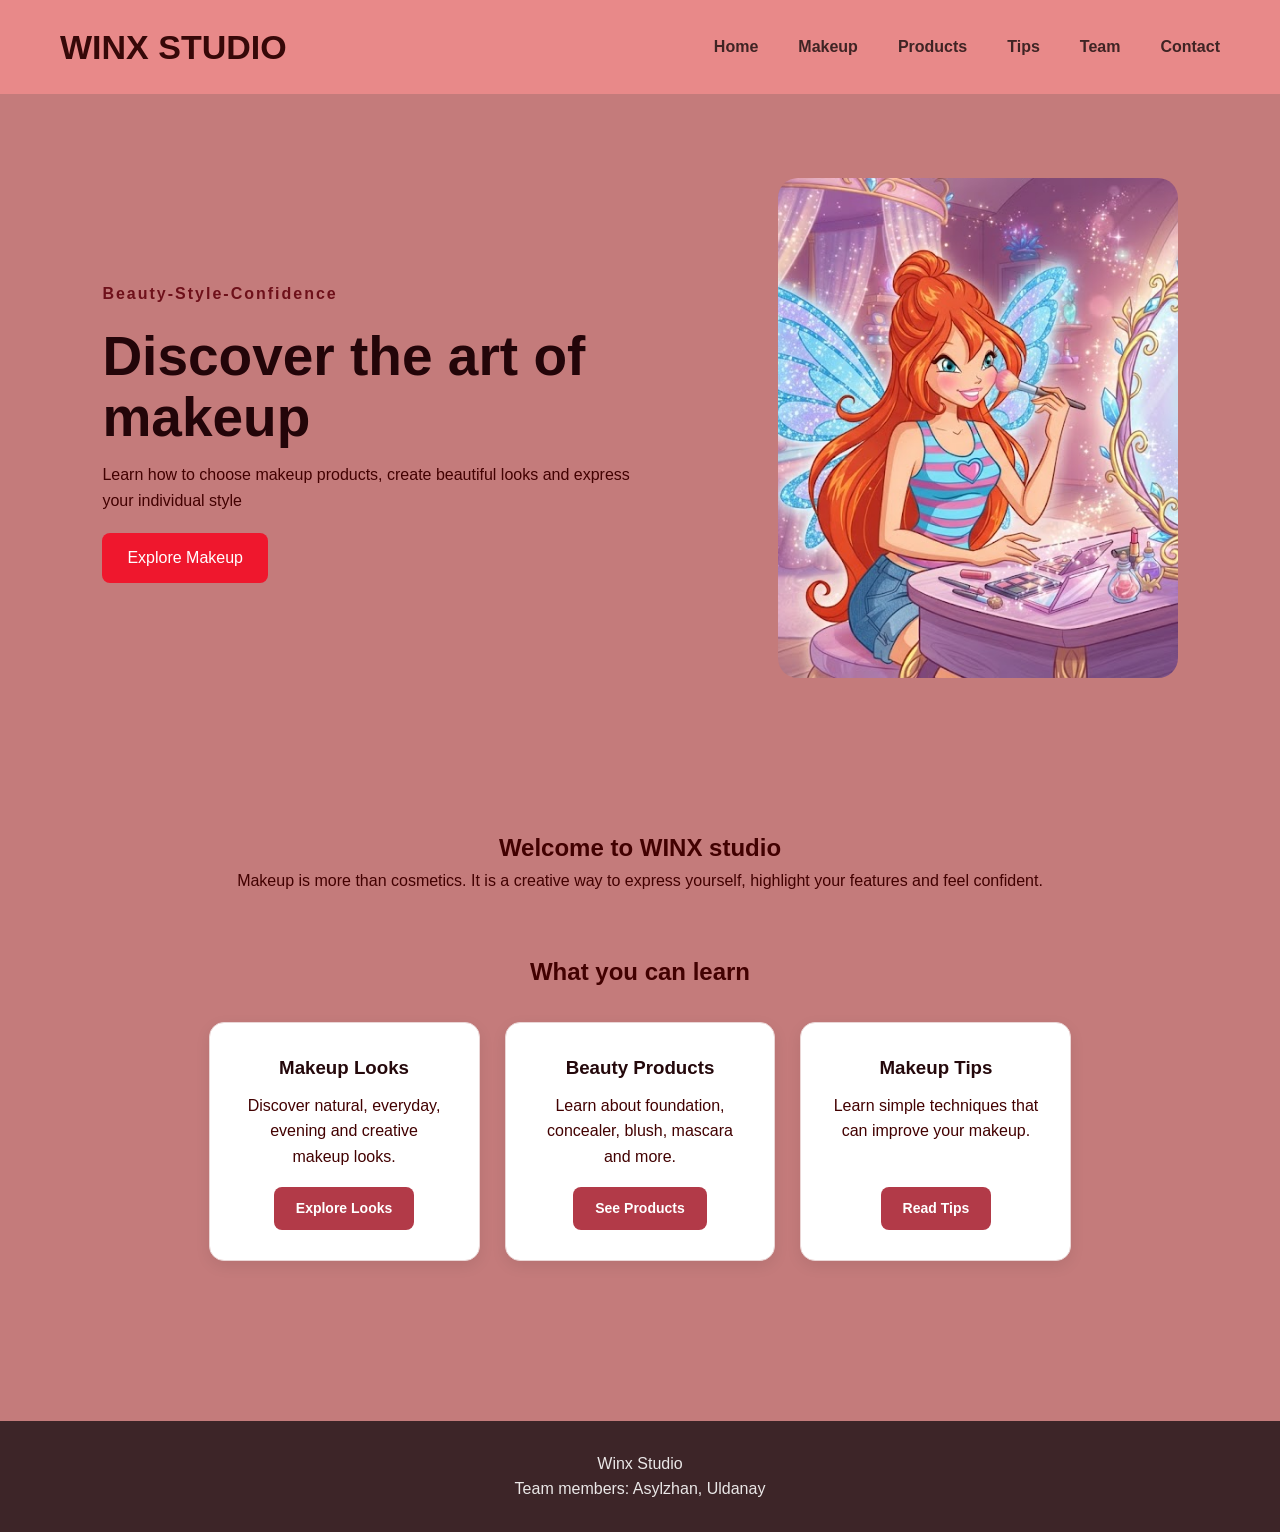
==== index.html @ b291ecc8 "Add files via upload" ====
<!DOCTYPE html>
<html lang="en">
    <head>
        <meta charset="UTF-8">
        <meta name="viewport" content="width=device-width,initial-scale=1.0">
        <title>Winx Studio</title>
        <link rel="stylesheet" href="css/style.css">
    </head>
    <body>
        <header>
            <nav class="navbar">
                <a href="index.html" class="logo">WINX STUDIO</a>
                <ul class="nav-menu">
                    <li><a href="index.html">Home</a></li>
                    <li><a href="makeup.html">Makeup</a></li>
                    <li><a href="products.html">Products</a></li>
                    <li><a href="tips.html">Tips</a></li>
                    <li><a href="team.html">Team</a></li>
                    <li><a href="contact.html">Contact</a></li>
                </ul>
            </nav>
        </header>

        <main>
            <section class="hero">
                <div class="hero-text">
                    <p class="small-title">Beauty-Style-Confidence</p>
                    <h1>Discover the art of makeup</h1>
                    <p>Learn how to choose makeup products, create beautiful looks and express your individual style</p>
                    <a href="makeup.html" class="button">Explore Makeup</a>
                </div>
                <div class="hero-image">
                    <img src="images/image.png" alt="Makeup">
                </div>
            </section>

            <section class="about-section">
                <h2>Welcome to WINX studio</h2>
                <p>
                    Makeup is more than cosmetics.
                    It is a creative way to express yourself,
                    highlight your features and feel confident.
                </p>

                <section class="cards-section">
                    <h2>What you can learn</h2>

                    <div class="cards">
                        <div class="card">
                            <h3>Makeup Looks</h3>
                            <p>
                                Discover natural, everyday,
                                evening and creative makeup looks.
                            </p>
                            <a href="makeup.html" class="btn-card">Explore Looks</a>
                        </div>

                        <div class="card">
                            <h3>Beauty Products</h3>
                            <p>
                                Learn about foundation,
                                concealer, blush, mascara and more.
                            </p>
                            <a href="products.html" class="btn-card">See Products</a>
                        </div>

                        <div class="card">
                            <h3>Makeup Tips</h3>
                            <p>
                                Learn simple techniques
                                that can improve your makeup.
                            </p>
                            <a href="tips.html" class="btn-card">Read Tips</a>
                        </div>
                    </div>
                </section>
            </section>
        </main>

        <footer>
            <p>Winx Studio</p>
            <p>Team members: Asylzhan, Uldanay</p>
        </footer>
    </body>
</html>
---- css/style.css ----
/* ==========================================
   1. GLOBAL STYLES
   ========================================== */
* {
    margin: 0;
    padding: 0;
    box-sizing: border-box;
}

body {
    font-family: Arial, Helvetica, sans-serif;
    background-color: rgb(196, 123, 123);
    color: rgb(66, 1, 1);
    line-height: 1.6;
}

.container {
    max-width: 1100px;
    margin: 0 auto;
    padding: 0 20px;
}

/* ==========================================
   2. NAVBAR & HEADER
   ========================================== */
.navbar {
    display: flex;
    justify-content: space-between;
    align-items: center;
    padding: 20px 60px;
    background-color: rgba(234, 139, 139, 0.949);
}

.logo {
    color: rgb(54, 8, 8);
    font-size: 34px;
    font-weight: bold;
    text-decoration: none;
}

.nav-menu {
    display: flex;
    gap: 40px;
    list-style: none;
}

.nav-menu a {
    color: rgb(63, 36, 36);
    text-decoration: none;
    font-weight: bold;
}

.nav-menu a:hover,
.nav-menu a.active {
    color: rgb(47, 11, 11);
    text-decoration: underline;
}

/* ==========================================
   3. HERO & HOME SECTION (index.html)
   ========================================== */
.hero {
    min-height: 75vh;
    display: flex;
    align-items: center;
    justify-content: space-between;
    gap: 50px;
    padding: 70px 8%;
}

.hero-text {
    max-width: 550px;
}

.small-title {
    color: #6e101a;
    font-weight: bold;
    letter-spacing: 2px;
}

.hero h1 {
    font-size: 55px;
    line-height: 1.1;
    margin: 15px 0;
    color: #230509;
}

.hero p {
    margin-bottom: 20px;
}

.hero-image img {
    width: 400px;
    height: 500px;
    object-fit: cover;
    border-radius: 20px;
}

.button {
    display: inline-block;
    padding: 12px 25px;
    background-color: #ef172d;
    color: white;
    text-decoration: none;
    border-radius: 8px;
}

.button:hover {
    background-color: #2b0409;
}

.about-section,
.cards-section {
    padding: 60px 8%;
    text-align: center;
}

.cards {
    display: flex;
    justify-content: center;
    gap: 25px;
    margin-top: 30px;
}

.card {
    background-color: white;
    width: 30%;
    padding: 30px;
    border: 1px solid #ead6d6;
    border-radius: 15px;
    box-shadow: 0 5px 15px rgba(0, 0, 0, 0.08);
}

.card {
    display: flex;
    flex-direction: column;
    align-items: center;
    transition: transform 0.25s ease, box-shadow 0.25s ease;
}

.card:hover {
    transform: translateY(-8px);
    box-shadow: 0 12px 25px rgba(0, 0, 0, 0.15);
}

.card h3 {
    color: #24080b;
    margin-bottom: 10px;
}

.card p {
    flex-grow: 1;
}

/* ==========================================
   4. MAKEUP PAGE STYLES (makeup.html)
   ========================================== */
.page-title {
    background-color: #641F2B;
    color: white;
    text-align: center;
    padding: 70px 20px;
    margin-bottom: 40px;
}

.page-title h1 {
    color: #F4D6D8;
    font-size: 48px;
    margin-bottom: 15px;
}

.page-title p {
    color: white;
    font-size: 18px;
}

.content {
    width: 85%;
    max-width: 1000px;
    margin: 0 auto 60px;
    padding: 40px;
    background-color: #FFF5F5;
    border: 2px solid #F4D6D8;
    border-radius: 20px;
}

.content h2 {
    color: #641F2B;
    font-size: 28px;
    margin-top: 25px;
    margin-bottom: 15px;
    border-bottom: 2px solid #B23A48;
    padding-bottom: 8px;
}

.content ol,
.content ul {
    padding-left: 30px;
    margin-bottom: 30px;
}

.content li {
    color: #641F2B;
    font-size: 17px;
    margin-bottom: 10px;
}

.content li::marker {
    color: #B23A48;
    font-weight: bold;
}

.content img {
    display: block;
    width: 70%;
    max-width: 600px;
    height: 400px;
    object-fit: cover;
    margin: 35px auto;
    border-radius: 20px;
    border: 5px solid #F4D6D8;
}

.highlight {
    background-color: #F4D6D8;
    border-left: 7px solid #B23A48;
    padding: 25px;
    margin-top: 40px;
    border-radius: 12px;
}

.highlight h3 {
    color: #641F2B;
    font-size: 24px;
    margin-bottom: 10px;
}

.highlight p {
    color: #641F2B;
}

/* ==========================================
   5. TEAM PAGE STYLES (team.html)
   ========================================== */
.team-grid {
    display: flex;
    gap: 25px;
    justify-content: center;
    flex-wrap: wrap;
    margin: 40px 0;
}

.team-card {
    background-color: #ffffff;
    padding: 30px 20px;
    border-radius: 16px;
    text-align: center;
    flex: 1;
    min-width: 250px;
    display: flex;
    flex-direction: column;
    align-items: center;
    box-shadow: 0 4px 15px rgba(0, 0, 0, 0.08);
    transition: transform 0.25s ease, box-shadow 0.25s ease;
}

.team-card:hover {
    transform: translateY(-8px);
    box-shadow: 0 12px 25px rgba(0, 0, 0, 0.15);
}

.team-card p {
    flex-grow: 1;
}

.btn-card {
    display: inline-block;
    margin-top: 18px;
    padding: 10px 22px;
    background-color: #B23A48;
    color: #ffffff;
    text-decoration: none;
    border-radius: 8px;
    font-size: 14px;
    font-weight: bold;
    transition: background-color 0.25s ease;
}

.btn-card:hover {
    background-color: #641F2B;
}

/* ---- Studio gallery (Task 4: CSS Grid) ---- */
.gallery-title {
    text-align: center;
    color: #641F2B;
    font-size: 26px;
    margin: 50px 0 20px;
}

.gallery-grid {
    display: grid;
    grid-template-columns: repeat(3, 1fr);
    gap: 18px;
    margin-bottom: 40px;
}

.gallery-item {
    position: relative;
    border-radius: 12px;
    overflow: hidden;
    aspect-ratio: 1 / 1;
}

.gallery-item img {
    width: 100%;
    height: 100%;
    object-fit: cover;
    display: block;
    transition: transform 0.35s ease;
}

.gallery-item:hover img {
    transform: scale(1.08);
}

.gallery-caption {
    position: absolute;
    inset: 0;
    background: linear-gradient(to top, rgba(48, 6, 10, 0.85), rgba(48, 6, 10, 0));
    color: #ffffff;
    display: flex;
    align-items: flex-end;
    padding: 16px;
    font-size: 15px;
    font-weight: bold;
    opacity: 0;
    transition: opacity 0.3s ease;
}

.gallery-item:hover .gallery-caption {
    opacity: 1;
}

@media (max-width: 700px) {
    .gallery-grid {
        grid-template-columns: repeat(2, 1fr);
    }
}

.profile-img {
    width: 130px;
    height: 130px;
    border-radius: 50%;
    object-fit: cover;
    border: 4px solid #B23A48;
    margin-bottom: 15px;
}

.team-card h3 {
    font-size: 20px;
    color: #24080b;
    margin-bottom: 5px;
}

.role {
    display: inline-block;
    color: #B23A48;
    font-size: 14px;
    font-weight: bold;
    margin-bottom: 12px;
}

.team-card p {
    font-size: 14px;
    color: #444444;
}

.highlight {
    background-color: #F4D6D8;
    border-left: 8px solid #B23A48;
    padding: 25px 30px;
    margin-top: 30px;
    border-radius: 16px;
}

.highlight h3 {
    color: #641F2B;
    font-size: 24px;
    font-weight: bold;
    margin-bottom: 10px;
}

.highlight p {
    color: #641F2B;
    font-size: 16px;
}

/* ==========================================
   6. CONTACT PAGE STYLES (contact.html)
   Task 3: CSS Grid page layout
   (page-title = header, contact-info = sidebar,
    contact-main = main content, contact-note = footer)
   ========================================== */
.contact-grid {
    display: grid;
    grid-template-columns: 320px 1fr;
    grid-template-areas:
        "title   title"
        "sidebar main"
        "note    note";
    gap: 30px;
    margin: 40px 0;
}

.contact-grid .page-title {
    grid-area: title;
    margin-bottom: 0;
}

.contact-info {
    grid-area: sidebar;
}

.contact-main {
    grid-area: main;
}

.contact-note {
    grid-area: note;
    background-color: #F4D6D8;
    border-radius: 16px;
    padding: 20px 30px;
    text-align: center;
    color: #641F2B;
    font-weight: bold;
}

.contact-info,
#contact-form {
    background-color: #ffffff;
    padding: 35px;
    border-radius: 16px;
    box-shadow: 0 4px 15px rgba(0, 0, 0, 0.08);
}

.contact-info h3, 
#contact-form h3 {
    color: #641F2B;
    font-size: 22px;
    margin-bottom: 20px;
    border-bottom: 2px solid #F4D6D8;
    padding-bottom: 8px;
}

.contact-info p {
    margin-bottom: 12px;
    font-size: 15px;
    color: #333333;
}

.form-group {
    margin-bottom: 18px;
    display: flex;
    flex-direction: column;
}

.form-group label {
    font-size: 14px;
    font-weight: bold;
    margin-bottom: 6px;
    color: #24080b;
}

.form-group input, 
.form-group select, 
.form-group textarea {
    padding: 12px;
    border: 1px solid #ead6d6;
    border-radius: 8px;
    background-color: #fafafa;
    font-family: inherit;
    font-size: 14px;
}

.form-group input:focus, 
.form-group select:focus, 
.form-group textarea:focus {
    outline: none;
    border-color: #B23A48;
    background-color: #ffffff;
}

.btn-primary {
    background-color: #ef172d;
    color: #ffffff;
    padding: 14px;
    border: none;
    border-radius: 8px;
    font-weight: bold;
    cursor: pointer;
    width: 100%;
    font-size: 15px;
    transition: background-color 0.3s;
}

.btn-primary:hover {
    background-color: #2b0409;
}

/* ==========================================
   6b. PRODUCTS PAGE — TABLE (products.html)
   ========================================== */
.products-table {
    width: 100%;
    border-collapse: collapse;
    margin: 30px 0 40px;
    background-color: white;
}

.products-table th {
    background-color: #641F2B;
    color: white;
    padding: 15px;
    text-align: left;
    font-size: 17px;
}

.products-table td {
    padding: 15px;
    border: 1px solid #F4D6D8;
    color: #641F2B;
    font-size: 16px;
}

.products-table tr:nth-child(even) {
    background-color: #FFF5F5;
}

.products-table tr:hover {
    background-color: #F4D6D8;
}

.products-table td:first-child {
    width: 60px;
    text-align: center;
    font-weight: bold;
}

.products-table td:nth-child(2) {
    width: 25%;
}

/* ==========================================
   7. FOOTER
   ========================================== */
footer {
    background-color: #3d2528;
    color: rgb(234, 231, 231);
    text-align: center;
    padding: 30px;
    margin-top: 40px;
}

@media (max-width: 768px) {
    .contact-grid {
        grid-template-columns: 1fr;
        grid-template-areas:
            "title"
            "sidebar"
            "main"
            "note";
    }
}
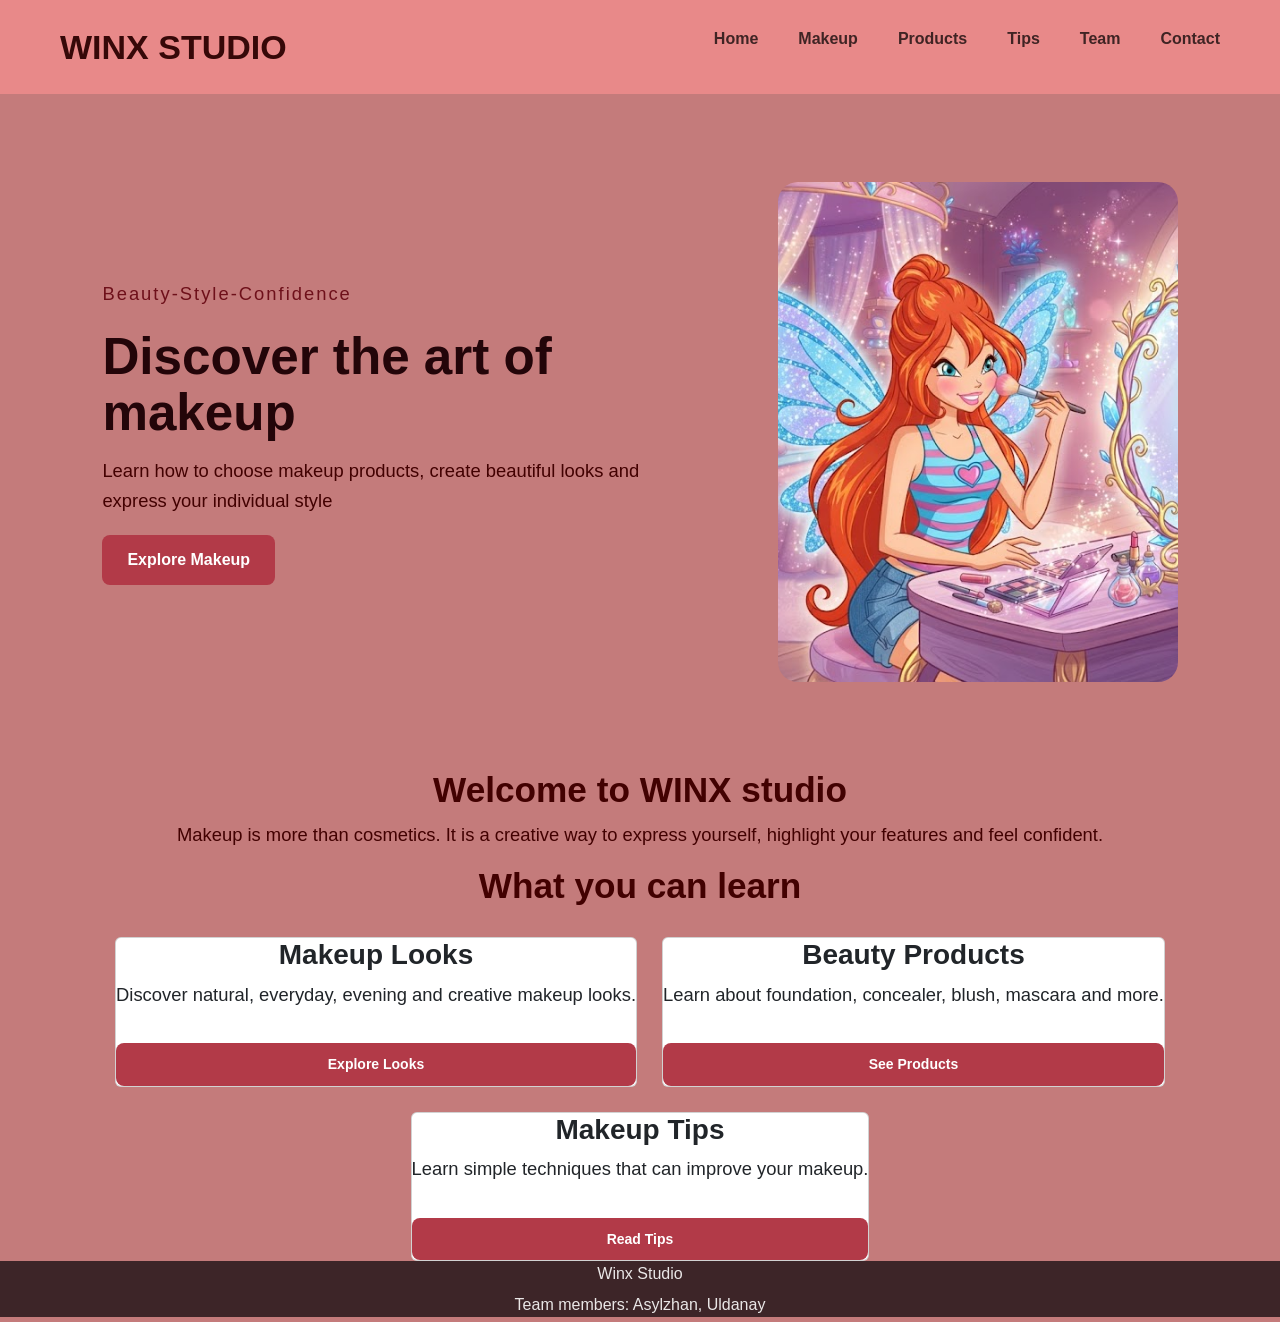
==== commit 090a12a7: "Update products page and carousel" ====
--- a/index.html
+++ b/index.html
@@ -4,7 +4,10 @@
         <meta charset="UTF-8">
         <meta name="viewport" content="width=device-width,initial-scale=1.0">
         <title>Winx Studio</title>
-        <link rel="stylesheet" href="css/style.css">
+        <link href="https://cdn.jsdelivr.net/npm/bootstrap@5.3.3/dist/css/bootstrap.min.css"
+    rel="stylesheet">
+
+<link rel="stylesheet" href="css/style.css">
     </head>
     <body>
         <header>
@@ -81,5 +84,7 @@
             <p>Winx Studio</p>
             <p>Team members: Asylzhan, Uldanay</p>
         </footer>
+        <script src="https://cdn.jsdelivr.net/npm/bootstrap@5.3.3/dist/js/bootstrap.bundle.min.js">
+</script>
     </body>
 </html>
--- a/css/style.css
+++ b/css/style.css
@@ -1,6 +1,4 @@
-/* ==========================================
-   1. GLOBAL STYLES
-   ========================================== */
+
 * {
     margin: 0;
     padding: 0;
@@ -8,7 +6,8 @@
 }
 
 body {
-    font-family: Arial, Helvetica, sans-serif;
+    font-family: Arial;
+    font-weight: 400;
     background-color: rgb(196, 123, 123);
     color: rgb(66, 1, 1);
     line-height: 1.6;
@@ -20,9 +19,14 @@
     padding: 0 20px;
 }
 
-/* ==========================================
-   2. NAVBAR & HEADER
-   ========================================== */
+.logo {
+    font-family: Arial;
+    color: rgb(54, 8, 8);
+    font-size: 34px;
+    font-weight: 700;
+    text-decoration: none;
+}
+
 .navbar {
     display: flex;
     justify-content: space-between;
@@ -31,23 +35,19 @@
     background-color: rgba(234, 139, 139, 0.949);
 }
 
-.logo {
-    color: rgb(54, 8, 8);
-    font-size: 34px;
-    font-weight: bold;
-    text-decoration: none;
-}
-
 .nav-menu {
     display: flex;
+    align-items: center;
     gap: 40px;
     list-style: none;
 }
 
 .nav-menu a {
+    font-family: Arial;
     color: rgb(63, 36, 36);
     text-decoration: none;
-    font-weight: bold;
+    font-weight: 600;
+    transition: 0.3s;
 }
 
 .nav-menu a:hover,
@@ -56,9 +56,6 @@
     text-decoration: underline;
 }
 
-/* ==========================================
-   3. HERO & HOME SECTION (index.html)
-   ========================================== */
 .hero {
     min-height: 75vh;
     display: flex;
@@ -74,19 +71,20 @@
 
 .small-title {
     color: #6e101a;
-    font-weight: bold;
+    font-weight: 700;
     letter-spacing: 2px;
 }
 
 .hero h1 {
-    font-size: 55px;
     line-height: 1.1;
     margin: 15px 0;
     color: #230509;
+    font-weight: 700;
 }
 
 .hero p {
     margin-bottom: 20px;
+    font-weight: 400;
 }
 
 .hero-image img {
@@ -96,89 +94,86 @@
     border-radius: 20px;
 }
 
+
+/* ===== Buttons ===== */
+
 .button {
     display: inline-block;
     padding: 12px 25px;
-    background-color: #ef172d;
+    background-color: #B23A48;
     color: white;
     text-decoration: none;
+    font-weight: 700;
     border-radius: 8px;
+    transition: 0.3s;
 }
 
 .button:hover {
-    background-color: #2b0409;
-}
-
+    background-color: #641F2B;
+    transform: translateY(-2px);
+}
 .about-section,
 .cards-section {
-    padding: 60px 8%;
     text-align: center;
 }
 
 .cards {
     display: flex;
     justify-content: center;
+    align-items: stretch;
     gap: 25px;
     margin-top: 30px;
-}
-
-.card {
+    flex-wrap: wrap;
+}
+
+.winx-card {
+    width: calc((100% - 50px) / 3);
+    display: flex;
+    flex-direction: column;
+    align-items: center;
     background-color: white;
-    width: 30%;
-    padding: 30px;
     border: 1px solid #ead6d6;
     border-radius: 15px;
     box-shadow: 0 5px 15px rgba(0, 0, 0, 0.08);
-}
-
-.card {
-    display: flex;
-    flex-direction: column;
-    align-items: center;
     transition: transform 0.25s ease, box-shadow 0.25s ease;
 }
 
-.card:hover {
+.winx-card:hover {
     transform: translateY(-8px);
     box-shadow: 0 12px 25px rgba(0, 0, 0, 0.15);
 }
 
-.card h3 {
+.winx-card h3 {
     color: #24080b;
     margin-bottom: 10px;
-}
-
-.card p {
+    font-weight: 700;
+}
+
+.winx-card p {
     flex-grow: 1;
-}
-
-/* ==========================================
-   4. MAKEUP PAGE STYLES (makeup.html)
-   ========================================== */
+    font-weight: 400;
+}
+
 .page-title {
     background-color: #641F2B;
     color: white;
     text-align: center;
-    padding: 70px 20px;
-    margin-bottom: 40px;
 }
 
 .page-title h1 {
     color: #F4D6D8;
-    font-size: 48px;
     margin-bottom: 15px;
+    font-weight: 700;
 }
 
 .page-title p {
     color: white;
-    font-size: 18px;
+    font-weight: 400;
 }
 
 .content {
     width: 85%;
     max-width: 1000px;
-    margin: 0 auto 60px;
-    padding: 40px;
     background-color: #FFF5F5;
     border: 2px solid #F4D6D8;
     border-radius: 20px;
@@ -186,11 +181,11 @@
 
 .content h2 {
     color: #641F2B;
-    font-size: 28px;
     margin-top: 25px;
     margin-bottom: 15px;
     border-bottom: 2px solid #B23A48;
     padding-bottom: 8px;
+    font-weight: 700;
 }
 
 .content ol,
@@ -201,13 +196,13 @@
 
 .content li {
     color: #641F2B;
-    font-size: 17px;
     margin-bottom: 10px;
+    font-weight: 400;
 }
 
 .content li::marker {
     color: #B23A48;
-    font-weight: bold;
+    font-weight: 700;
 }
 
 .content img {
@@ -221,27 +216,26 @@
     border: 5px solid #F4D6D8;
 }
 
+
 .highlight {
     background-color: #F4D6D8;
-    border-left: 7px solid #B23A48;
-    padding: 25px;
-    margin-top: 40px;
-    border-radius: 12px;
+    border-left: 8px solid #B23A48;
+    border-radius: 16px;
 }
 
 .highlight h3 {
     color: #641F2B;
     font-size: 24px;
+    font-weight: 700;
     margin-bottom: 10px;
 }
 
 .highlight p {
     color: #641F2B;
-}
-
-/* ==========================================
-   5. TEAM PAGE STYLES (team.html)
-   ========================================== */
+    font-weight: 400;
+}
+
+
 .team-grid {
     display: flex;
     gap: 25px;
@@ -269,8 +263,35 @@
     box-shadow: 0 12px 25px rgba(0, 0, 0, 0.15);
 }
 
+.profile-img {
+    width: 130px;
+    height: 130px;
+    border-radius: 50%;
+    object-fit: cover;
+    border: 4px solid #B23A48;
+    margin-bottom: 15px;
+}
+
+.team-card h3 {
+    font-size: 20px;
+    color: #24080b;
+    margin-bottom: 5px;
+    font-weight: 700;
+}
+
+.role {
+    display: inline-block;
+    color: #B23A48;
+    font-size: 14px;
+    font-weight: 700;
+    margin-bottom: 12px;
+}
+
 .team-card p {
     flex-grow: 1;
+    font-size: 14px;
+    color: #444444;
+    font-weight: 400;
 }
 
 .btn-card {
@@ -282,20 +303,21 @@
     text-decoration: none;
     border-radius: 8px;
     font-size: 14px;
-    font-weight: bold;
-    transition: background-color 0.25s ease;
+    font-weight: 700;
+    transition: background-color 0.25s ease, transform 0.25s ease;
 }
 
 .btn-card:hover {
     background-color: #641F2B;
-}
-
-/* ---- Studio gallery (Task 4: CSS Grid) ---- */
+    transform: translateY(-2px);
+}
+
+
 .gallery-title {
     text-align: center;
     color: #641F2B;
-    font-size: 26px;
     margin: 50px 0 20px;
+    font-weight: 700;
 }
 
 .gallery-grid {
@@ -307,12 +329,15 @@
 
 .gallery-item {
     position: relative;
+    overflow: hidden;
     border-radius: 12px;
-    overflow: hidden;
+}
+
+.gallery-grid .gallery-item {
     aspect-ratio: 1 / 1;
 }
 
-.gallery-item img {
+.gallery-grid .gallery-item img {
     width: 100%;
     height: 100%;
     object-fit: cover;
@@ -320,20 +345,24 @@
     transition: transform 0.35s ease;
 }
 
-.gallery-item:hover img {
+.gallery-grid .gallery-item:hover img {
     transform: scale(1.08);
 }
 
 .gallery-caption {
     position: absolute;
     inset: 0;
-    background: linear-gradient(to top, rgba(48, 6, 10, 0.85), rgba(48, 6, 10, 0));
-    color: #ffffff;
     display: flex;
     align-items: flex-end;
     padding: 16px;
+    background: linear-gradient(
+        to top,
+        rgba(48, 6, 10, 0.85),
+        rgba(48, 6, 10, 0)
+    );
+    color: #ffffff;
     font-size: 15px;
-    font-weight: bold;
+    font-weight: 700;
     opacity: 0;
     transition: opacity 0.3s ease;
 }
@@ -342,73 +371,13 @@
     opacity: 1;
 }
 
-@media (max-width: 700px) {
-    .gallery-grid {
-        grid-template-columns: repeat(2, 1fr);
-    }
-}
-
-.profile-img {
-    width: 130px;
-    height: 130px;
-    border-radius: 50%;
-    object-fit: cover;
-    border: 4px solid #B23A48;
-    margin-bottom: 15px;
-}
-
-.team-card h3 {
-    font-size: 20px;
-    color: #24080b;
-    margin-bottom: 5px;
-}
-
-.role {
-    display: inline-block;
-    color: #B23A48;
-    font-size: 14px;
-    font-weight: bold;
-    margin-bottom: 12px;
-}
-
-.team-card p {
-    font-size: 14px;
-    color: #444444;
-}
-
-.highlight {
-    background-color: #F4D6D8;
-    border-left: 8px solid #B23A48;
-    padding: 25px 30px;
-    margin-top: 30px;
-    border-radius: 16px;
-}
-
-.highlight h3 {
-    color: #641F2B;
-    font-size: 24px;
-    font-weight: bold;
-    margin-bottom: 10px;
-}
-
-.highlight p {
-    color: #641F2B;
-    font-size: 16px;
-}
-
-/* ==========================================
-   6. CONTACT PAGE STYLES (contact.html)
-   Task 3: CSS Grid page layout
-   (page-title = header, contact-info = sidebar,
-    contact-main = main content, contact-note = footer)
-   ========================================== */
 .contact-grid {
     display: grid;
     grid-template-columns: 320px 1fr;
     grid-template-areas:
-        "title   title"
+        "title title"
         "sidebar main"
-        "note    note";
+        "note note";
     gap: 30px;
     margin: 40px 0;
 }
@@ -433,7 +402,13 @@
     padding: 20px 30px;
     text-align: center;
     color: #641F2B;
-    font-weight: bold;
+    font-weight: 700;
+}
+
+.contact-wrapper {
+    display: flex;
+    gap: 30px;
+    margin: 40px 0;
 }
 
 .contact-info,
@@ -444,19 +419,24 @@
     box-shadow: 0 4px 15px rgba(0, 0, 0, 0.08);
 }
 
-.contact-info h3, 
+.contact-info h3,
 #contact-form h3 {
     color: #641F2B;
     font-size: 22px;
     margin-bottom: 20px;
     border-bottom: 2px solid #F4D6D8;
     padding-bottom: 8px;
+    font-weight: 700;
 }
 
 .contact-info p {
     margin-bottom: 12px;
-    font-size: 15px;
     color: #333333;
+    font-weight: 400;
+}
+
+#contact-form {
+    flex: 1.5;
 }
 
 .form-group {
@@ -467,24 +447,25 @@
 
 .form-group label {
     font-size: 14px;
-    font-weight: bold;
+    font-weight: 700;
     margin-bottom: 6px;
     color: #24080b;
 }
 
-.form-group input, 
-.form-group select, 
+.form-group input,
+.form-group select,
 .form-group textarea {
     padding: 12px;
     border: 1px solid #ead6d6;
     border-radius: 8px;
     background-color: #fafafa;
-    font-family: inherit;
+    font-family: Arial;
     font-size: 14px;
-}
-
-.form-group input:focus, 
-.form-group select:focus, 
+    font-weight: 400;
+}
+
+.form-group input:focus,
+.form-group select:focus,
 .form-group textarea:focus {
     outline: none;
     border-color: #B23A48;
@@ -492,12 +473,12 @@
 }
 
 .btn-primary {
-    background-color: #ef172d;
+    background-color: #B23A48;
     color: #ffffff;
     padding: 14px;
     border: none;
     border-radius: 8px;
-    font-weight: bold;
+    font-weight: 700;
     cursor: pointer;
     width: 100%;
     font-size: 15px;
@@ -505,12 +486,10 @@
 }
 
 .btn-primary:hover {
-    background-color: #2b0409;
-}
-
-/* ==========================================
-   6b. PRODUCTS PAGE — TABLE (products.html)
-   ========================================== */
+    background-color: #641F2B;
+}
+
+
 .products-table {
     width: 100%;
     border-collapse: collapse;
@@ -524,6 +503,7 @@
     padding: 15px;
     text-align: left;
     font-size: 17px;
+    font-weight: 700;
 }
 
 .products-table td {
@@ -531,6 +511,7 @@
     border: 1px solid #F4D6D8;
     color: #641F2B;
     font-size: 16px;
+    font-weight: 400;
 }
 
 .products-table tr:nth-child(even) {
@@ -544,25 +525,426 @@
 .products-table td:first-child {
     width: 60px;
     text-align: center;
-    font-weight: bold;
+    font-weight: 700;
 }
 
 .products-table td:nth-child(2) {
     width: 25%;
 }
 
-/* ==========================================
-   7. FOOTER
-   ========================================== */
+.assignment-page {
+    display: grid;
+    grid-template-columns: 220px 1fr;
+    grid-template-areas:
+        "header header"
+        "sidebar main"
+        "footer footer";
+    min-height: 100vh;
+}
+
+.site-header {
+    grid-area: header;
+}
+
+.sidebar {
+    grid-area: sidebar;
+    background-color: #F4D6D8;
+    color: #641F2B;
+}
+
+.sidebar h2 {
+    margin-bottom: 15px;
+    font-weight: 700;
+}
+
+.sidebar ul {
+    padding-left: 20px;
+}
+
+.sidebar li {
+    margin-bottom: 10px;
+    font-weight: 400;
+}
+
+.main-content {
+    grid-area: main;
+}
+
+.site-footer {
+    grid-area: footer;
+}
+
+.assignment-page .site-footer {
+    margin-top: 0;
+}
+
+
+.products-section {
+    text-align: center;
+}
+
+.products-section h2 {
+    color: #641F2B;
+    margin-bottom: 30px;
+    font-weight: 700;
+}
+
+.product-cards {
+    display: flex;
+    gap: 25px;
+    align-items: stretch;
+}
+
+.product-card {
+    flex: 1;
+    display: flex;
+    flex-direction: column;
+    background-color: #FFF5F5;
+    border: 2px solid #F4D6D8;
+    border-radius: 15px;
+    transition: 0.3s;
+}
+
+.product-card:hover {
+    transform: translateY(-8px);
+    box-shadow: 0 10px 20px rgba(0, 0, 0, 0.2);
+}
+
+.product-card img {
+    width: 100%;
+    height: 220px;
+    object-fit: cover;
+    border-radius: 12px;
+}
+
+.product-card h3 {
+    color: #641F2B;
+    margin-top: 20px;
+    margin-bottom: 10px;
+    font-weight: 700;
+}
+
+.product-card p {
+    flex-grow: 1;
+    margin-bottom: 20px;
+    font-weight: 400;
+}
+
+.card-button {
+    display: inline-block;
+    background-color: #B23A48;
+    color: white;
+    text-decoration: none;
+    padding: 10px 20px;
+    border-radius: 8px;
+    font-weight: 700;
+    transition: 0.3s;
+}
+
+.card-button:hover {
+    background-color: #641F2B;
+}
+
+
+.gallery-section h2 {
+    color: #641F2B;
+    text-align: center;
+    margin-bottom: 30px;
+    font-weight: 700;
+}
+
+.gallery {
+    display: grid;
+    grid-template-columns: repeat(3, 1fr);
+    gap: 20px;
+}
+
+.gallery .gallery-item {
+    border-radius: 15px;
+}
+
+.gallery .gallery-item img {
+    width: 100%;
+    height: 250px;
+    object-fit: cover;
+    display: block;
+    transition: 0.3s;
+}
+
+.caption {
+    position: absolute;
+    bottom: 0;
+    left: 0;
+    width: 100%;
+    padding: 15px;
+    background-color: rgba(100, 31, 43, 0.85);
+    color: white;
+    text-align: center;
+    opacity: 0;
+    transition: 0.3s;
+    font-weight: 700;
+}
+
+.gallery-item:hover .caption {
+    opacity: 1;
+}
+
+.gallery .gallery-item:hover img {
+    transform: scale(1.05);
+}
+
+
+.home-page {
+    background-color: #fff7f7;
+}
+
+.home-hero {
+    width: 88%;
+    max-width: 1200px;
+    margin: 45px auto 70px;
+    display: flex;
+    align-items: center;
+    justify-content: space-between;
+    gap: 55px;
+    padding: 50px;
+    background-color: #FFF5F5;
+    border: 2px solid #F4D6D8;
+    border-radius: 24px;
+    box-shadow: 0 8px 25px rgba(100, 31, 43, 0.08);
+}
+
+.home-hero-text,
+.home-hero-image {
+    flex: 1;
+}
+
+.home-hero-text h1 {
+    font-size: 52px;
+    line-height: 1.1;
+    color: #641F2B;
+    margin: 12px 0 20px;
+    font-weight: 700;
+}
+
+.home-hero-description {
+    max-width: 540px;
+    font-size: 18px;
+    line-height: 1.7;
+    color: #5d3439;
+    margin-bottom: 28px;
+    font-weight: 400;
+}
+
+.home-actions {
+    display: flex;
+    gap: 15px;
+    flex-wrap: wrap;
+}
+
+.home-primary-button,
+.home-secondary-button {
+    display: inline-block;
+    padding: 13px 25px;
+    text-decoration: none;
+    font-weight: 700;
+    border: 2px solid #B23A48;
+    border-radius: 10px;
+    transition: 0.3s;
+}
+
+.home-primary-button {
+    background-color: #B23A48;
+    color: white;
+    box-shadow: 0 5px 12px rgba(100, 31, 43, 0.18);
+}
+
+.home-primary-button:hover {
+    background-color: #641F2B;
+    border-color: #641F2B;
+    transform: translateY(-3px);
+    box-shadow: 0 8px 16px rgba(100, 31, 43, 0.25);
+}
+
+.home-secondary-button {
+    background-color: transparent;
+    color: #641F2B;
+}
+
+.home-secondary-button:hover {
+    background-color: #F4D6D8;
+    transform: translateY(-3px);
+}
+
+.home-hero-image img {
+    width: 100%;
+    height: 430px;
+    object-fit: cover;
+    display: block;
+    border-radius: 20px;
+}
+
+.home-about {
+    width: 75%;
+    max-width: 850px;
+    margin: 0 auto 70px;
+    text-align: center;
+}
+
+.home-about h2 {
+    color: #641F2B;
+    font-size: 34px;
+    margin: 10px 0 18px;
+    font-weight: 700;
+}
+
+.home-about p {
+    line-height: 1.7;
+    font-weight: 400;
+}
+
+.home-cards-section {
+    width: 88%;
+    max-width: 1200px;
+    margin: 0 auto 70px;
+    text-align: center;
+}
+
+.home-cards-section h2 {
+    color: #641F2B;
+    font-size: 34px;
+    margin-bottom: 10px;
+    font-weight: 700;
+}
+
+.home-section-description {
+    margin-bottom: 30px;
+    font-weight: 400;
+}
+
+.home-cards {
+    display: flex;
+    gap: 25px;
+    align-items: stretch;
+}
+
+.home-card {
+    flex: 1;
+    display: flex;
+    flex-direction: column;
+    padding: 30px;
+    background-color: #FFF5F5;
+    border: 2px solid #F4D6D8;
+    border-radius: 18px;
+    box-shadow: 0 5px 15px rgba(100, 31, 43, 0.07);
+    transition: 0.3s;
+}
+
+.home-card:hover {
+    transform: translateY(-6px);
+    box-shadow: 0 10px 22px rgba(100, 31, 43, 0.14);
+}
+
+.home-card h3 {
+    color: #641F2B;
+    font-size: 23px;
+    margin-bottom: 12px;
+    font-weight: 700;
+}
+
+.home-card p {
+    flex-grow: 1;
+    line-height: 1.6;
+    margin-bottom: 22px;
+    font-weight: 400;
+}
+
+.home-card-link {
+    display: inline-block;
+    padding: 10px 18px;
+    background-color: #B23A48;
+    color: white;
+    text-decoration: none;
+    font-weight: 700;
+    border-radius: 9px;
+    transition: 0.3s;
+}
+
+.home-card-link:hover {
+    background-color: #641F2B;
+}
+
 footer {
     background-color: #3d2528;
     color: rgb(234, 231, 231);
     text-align: center;
-    padding: 30px;
-    margin-top: 40px;
+}
+
+footer p {
+    font-weight: 400;
+}
+
+@media (max-width: 900px) {
+
+    .assignment-page {
+        grid-template-columns: 1fr;
+        grid-template-areas:
+            "header"
+            "sidebar"
+            "main"
+            "footer";
+    }
+
+    .navbar {
+        flex-direction: column;
+        gap: 20px;
+    }
+
+    .nav-menu {
+        flex-wrap: wrap;
+        justify-content: center;
+        gap: 20px;
+    }
+
+    .product-cards,
+    .home-cards {
+        flex-direction: column;
+        align-items: center;
+    }
+
+    .winx-card {
+        width: 100%;
+        max-width: 600px;
+    }
+
+    .gallery {
+        grid-template-columns: repeat(2, 1fr);
+    }
+
+    .home-hero {
+        flex-direction: column;
+        padding: 35px;
+    }
+
+    .home-hero-text {
+        text-align: center;
+    }
+
+    .home-hero-description {
+        margin-left: auto;
+        margin-right: auto;
+    }
+
+    .home-actions {
+        justify-content: center;
+    }
+
+    .home-hero-image {
+        width: 100%;
+    }
 }
 
 @media (max-width: 768px) {
+
     .contact-grid {
         grid-template-columns: 1fr;
         grid-template-areas:
@@ -571,4 +953,518 @@
             "main"
             "note";
     }
+
+    .contact-wrapper {
+        flex-direction: column;
+    }
+}
+
+@media (max-width: 700px) {
+
+    .gallery-grid {
+        grid-template-columns: repeat(2, 1fr);
+    }
+}
+
+@media (max-width: 600px) {
+
+    .navbar {
+        padding: 20px;
+    }
+
+    .nav-menu {
+        gap: 15px;
+    }
+
+    .page-title {
+        padding: 45px 20px;
+    }
+
+    .page-title h1 {
+        font-size: 38px;
+    }
+
+    .content {
+        width: 92%;
+        padding: 25px;
+    }
+
+    .content img {
+        width: 100%;
+        height: 300px;
+    }
+
+    .products-section,
+    .gallery-section {
+        padding: 25px;
+    }
+
+    .gallery,
+    .gallery-grid {
+        grid-template-columns: 1fr;
+    }
+
+    .hero {
+        flex-direction: column;
+        padding: 45px 8%;
+    }
+
+    .hero h1 {
+        font-size: 42px;
+    }
+
+    .hero-image img {
+        width: 100%;
+        max-width: 400px;
+        height: 420px;
+    }
+
+    .home-hero {
+        width: 92%;
+        padding: 25px;
+    }
+
+    .home-hero-text h1 {
+        font-size: 38px;
+    }
+
+    .home-hero-image img {
+        height: 300px;
+    }
+
+    .home-about,
+    .home-cards-section {
+        width: 90%;
+    }
+
+    .home-actions {
+        flex-direction: column;
+    }
+
+    .home-primary-button,
+    .home-secondary-button {
+        width: 100%;
+        text-align: center;
+    }
+}
+
+.winx-navbar {
+    background-color: rgba(234, 139, 139, 0.949);
+}
+
+.winx-navbar .logo {
+    color: rgb(54, 8, 8);
+    font-size: 34px;
+    font-weight: 700;
+    text-decoration: none;
+}
+
+.winx-navbar .nav-link {
+    color: rgb(63, 36, 36);
+    font-weight: 600;
+}
+
+.winx-navbar .nav-link:hover,
+.winx-navbar .nav-link.active {
+    color: rgb(47, 11, 11);
+    text-decoration: underline;
+}
+
+
+.btn-danger {
+    --bs-btn-bg: #B23A48;
+    --bs-btn-border-color: #B23A48;
+    --bs-btn-hover-bg: #641F2B;
+    --bs-btn-hover-border-color: #641F2B;
+    --bs-btn-active-bg: #641F2B;
+    --bs-btn-active-border-color: #641F2B;
+    --bs-btn-disabled-bg: #B23A48;
+    --bs-btn-disabled-border-color: #B23A48;
+    --bs-btn-focus-shadow-rgb: 178, 58, 72;
+}
+
+.btn-outline-danger {
+    --bs-btn-color: #641F2B;
+    --bs-btn-border-color: #B23A48;
+    --bs-btn-hover-bg: #B23A48;
+    --bs-btn-hover-border-color: #B23A48;
+    --bs-btn-active-bg: #641F2B;
+    --bs-btn-active-border-color: #641F2B;
+    --bs-btn-focus-shadow-rgb: 178, 58, 72;
+}
+
+
+.carousel-item img {
+    height: 420px;
+    object-fit: cover;
+}
+
+.carousel-caption {
+    background: rgba(48, 6, 10, 0.8);
+    border-radius: 8px;
+}
+
+.carousel-caption p {
+    font-size: 1rem;
+    font-weight: 400;
+}
+
+@media (max-width: 600px) {
+
+    .carousel-item img {
+        height: 260px;
+    }
+}
+
+
+h1 {
+    font-family: Arial;
+    font-weight: 700;
+    font-size: 1.9rem;
+}
+
+h2 {
+    font-family: Arial;
+    font-weight: 700;
+    font-size: 1.4rem;
+}
+
+h3,
+h4,
+h5,
+h6 {
+    font-family: Arial;
+    font-weight: 700;
+}
+
+main p,
+main li,
+.sidebar li {
+    font-family: Arial;
+    font-size: 1rem;
+    font-weight: 400;
+}
+
+@media (min-width: 600px) {
+
+    h1 {
+        font-size: 2.5rem;
+    }
+
+    h2 {
+        font-size: 1.8rem;
+    }
+
+    main p,
+    main li,
+    .sidebar li {
+        font-size: 1.05rem;
+    }
+}
+
+@media (min-width: 992px) {
+
+    h1 {
+        font-size: 3.2rem;
+    }
+
+    h2 {
+        font-size: 2.2rem;
+    }
+
+    main p,
+    main li,
+    .sidebar li {
+        font-size: 1.15rem;
+    }
+}
+
+
+.cards {
+    flex-wrap: wrap;
+}
+
+.winx-card {
+    width: calc((100% - 50px) / 3);
+}
+
+@media (max-width: 991px) {
+
+    .cards {
+        flex-direction: row;
+        align-items: stretch;
+    }
+
+    .winx-card {
+        width: calc((100% - 25px) / 2);
+        max-width: none;
+    }
+}
+
+@media (max-width: 599px) {
+
+    .cards {
+        flex-direction: column;
+        align-items: stretch;
+    }
+
+    .winx-card {
+        width: 100%;
+    }
+}
+@media (max-width: 900px) {
+    .winx-navbar.navbar {
+        flex-direction: row;
+        gap: 0;
+        flex-wrap: wrap;
+    }
+}
+
+
+.page-section {
+    width: 92%;
+    max-width: 1180px;
+    margin: 0 auto;
+}
+
+.section-heading {
+    color: #641F2B;
+    text-align: center;
+    margin-bottom: 30px;
+}
+
+
+.makeup-card {
+    height: 100%;
+    background-color: #ffffff;
+
+    border: 1px solid #ead6d6;
+    border-radius: 16px;
+
+    overflow: hidden;
+
+    box-shadow:
+        0 5px 15px
+        rgba(0, 0, 0, 0.08);
+
+    transition:
+        transform 0.25s ease,
+        box-shadow 0.25s ease;
+}
+
+.makeup-card:hover {
+    transform: translateY(-7px);
+
+    box-shadow:
+        0 12px 25px
+        rgba(0, 0, 0, 0.15);
+}
+
+.makeup-card-img {
+    width: 100%;
+    height: 260px;
+
+    object-fit: cover;
+
+    display: block;
+}
+
+.makeup-card .card-body {
+    display: flex;
+    flex-direction: column;
+
+    padding: 25px;
+}
+
+.makeup-card .card-title {
+    color: #641F2B;
+}
+
+.makeup-card .card-text {
+    flex-grow: 1;
+
+    color: #444444;
+}
+
+
+.products-page .product-card {
+    height: 100%;
+}
+
+.products-page .product-card .btn {
+    margin-top: auto;
+}
+
+.product-guide {
+    width: 92%;
+    max-width: 1050px;
+
+    margin: 20px auto 60px;
+
+    padding: 35px;
+
+    background-color: #FFF5F5;
+
+    border: 2px solid #F4D6D8;
+    border-radius: 20px;
+}
+
+.product-guide h2 {
+    color: #641F2B;
+
+    margin-bottom: 20px;
+}
+
+.product-guide ol {
+    padding-left: 25px;
+}
+
+.product-guide li {
+    color: #641F2B;
+
+    margin-bottom: 10px;
+}
+
+.product-tip-grid {
+    display: grid;
+
+    grid-template-columns:
+        repeat(3, 1fr);
+
+    gap: 18px;
+
+    margin-top: 20px;
+}
+
+.product-tip-item {
+    padding: 20px;
+
+    background-color: #F4D6D8;
+
+    color: #641F2B;
+
+    border-radius: 14px;
+
+    text-align: center;
+}
+
+
+.tips-content {
+    width: 92%;
+    max-width: 1000px;
+
+    margin: 0 auto 50px;
+
+    padding: 35px;
+
+    background-color: #FFF5F5;
+
+    border: 2px solid #F4D6D8;
+    border-radius: 20px;
+}
+
+.tips-content h2 {
+    color: #641F2B;
+
+    margin-bottom: 20px;
+}
+
+.tips-content ol,
+.tips-content ul {
+    padding-left: 25px;
+}
+
+.tips-content li {
+    color: #641F2B;
+
+    margin-bottom: 10px;
+}
+
+
+.tips-page .gallery-section {
+    width: 92%;
+    max-width: 1180px;
+
+    margin: 0 auto;
+
+    padding: 30px 0 60px;
+}
+
+.tips-page .gallery {
+    width: 100%;
+
+    display: grid;
+
+    grid-template-columns:
+        repeat(3, 1fr);
+
+    gap: 20px;
+}
+
+.tips-page .gallery-item {
+    position: relative;
+
+    height: 280px;
+
+    overflow: hidden;
+
+    border-radius: 16px;
+
+    box-shadow:
+        0 5px 15px
+        rgba(0, 0, 0, 0.08);
+}
+
+.tips-page .gallery-item img {
+    width: 100%;
+    height: 100%;
+
+    object-fit: cover;
+
+    transition: 0.3s;
+}
+
+.tips-page .gallery-item:hover img {
+    transform: scale(1.06);
+}
+
+
+footer p {
+    margin-bottom: 5px;
+}
+
+
+@media (max-width: 900px) {
+
+    .product-tip-grid {
+        grid-template-columns: 1fr;
+    }
+
+    .tips-page .gallery {
+        grid-template-columns:
+            repeat(2, 1fr);
+    }
+
+}
+
+@media (max-width: 600px) {
+
+    .makeup-card-img {
+        height: 220px;
+    }
+    .product-guide,
+    .tips-content {
+        width: 92%;
+
+        padding: 25px;
+    }
+
+    .tips-page .gallery {
+        grid-template-columns: 1fr;
+    }
+
+    .tips-page .gallery-item {
+        height: 260px;
+    }
+
 }
